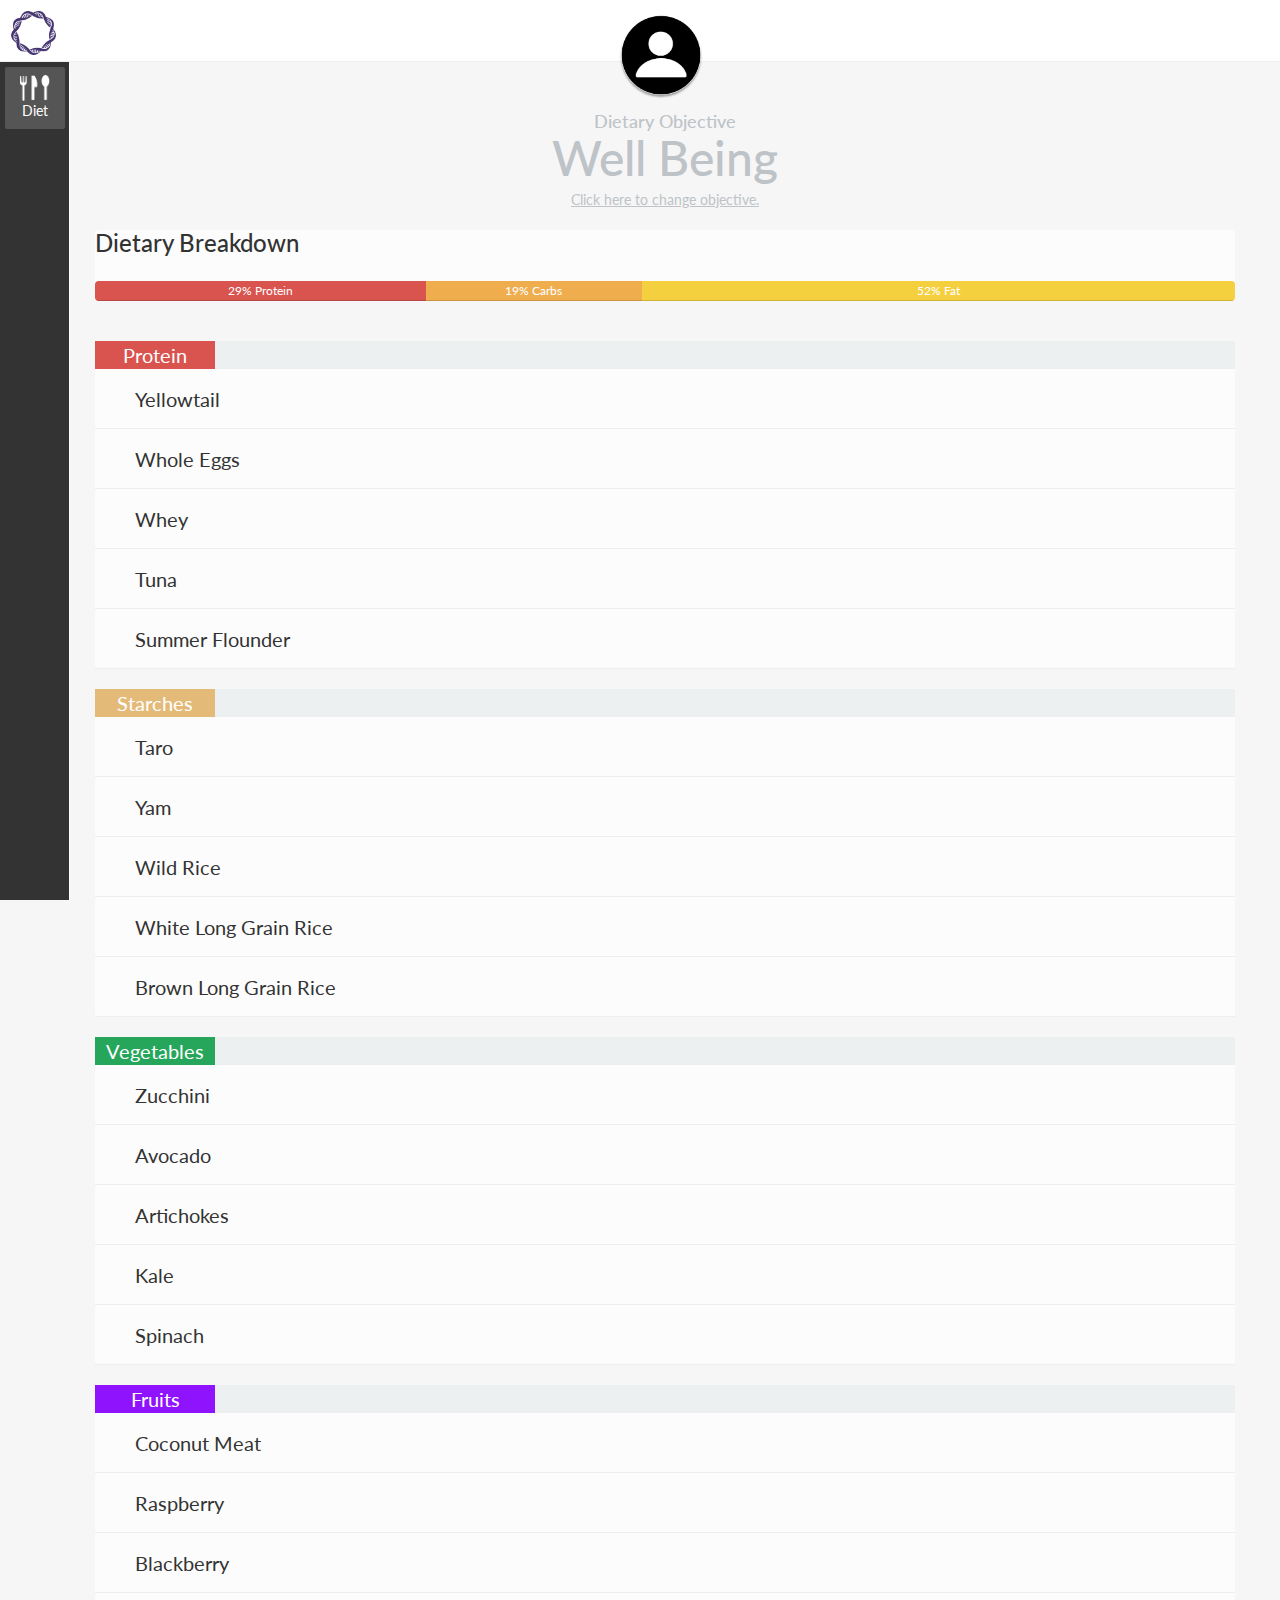
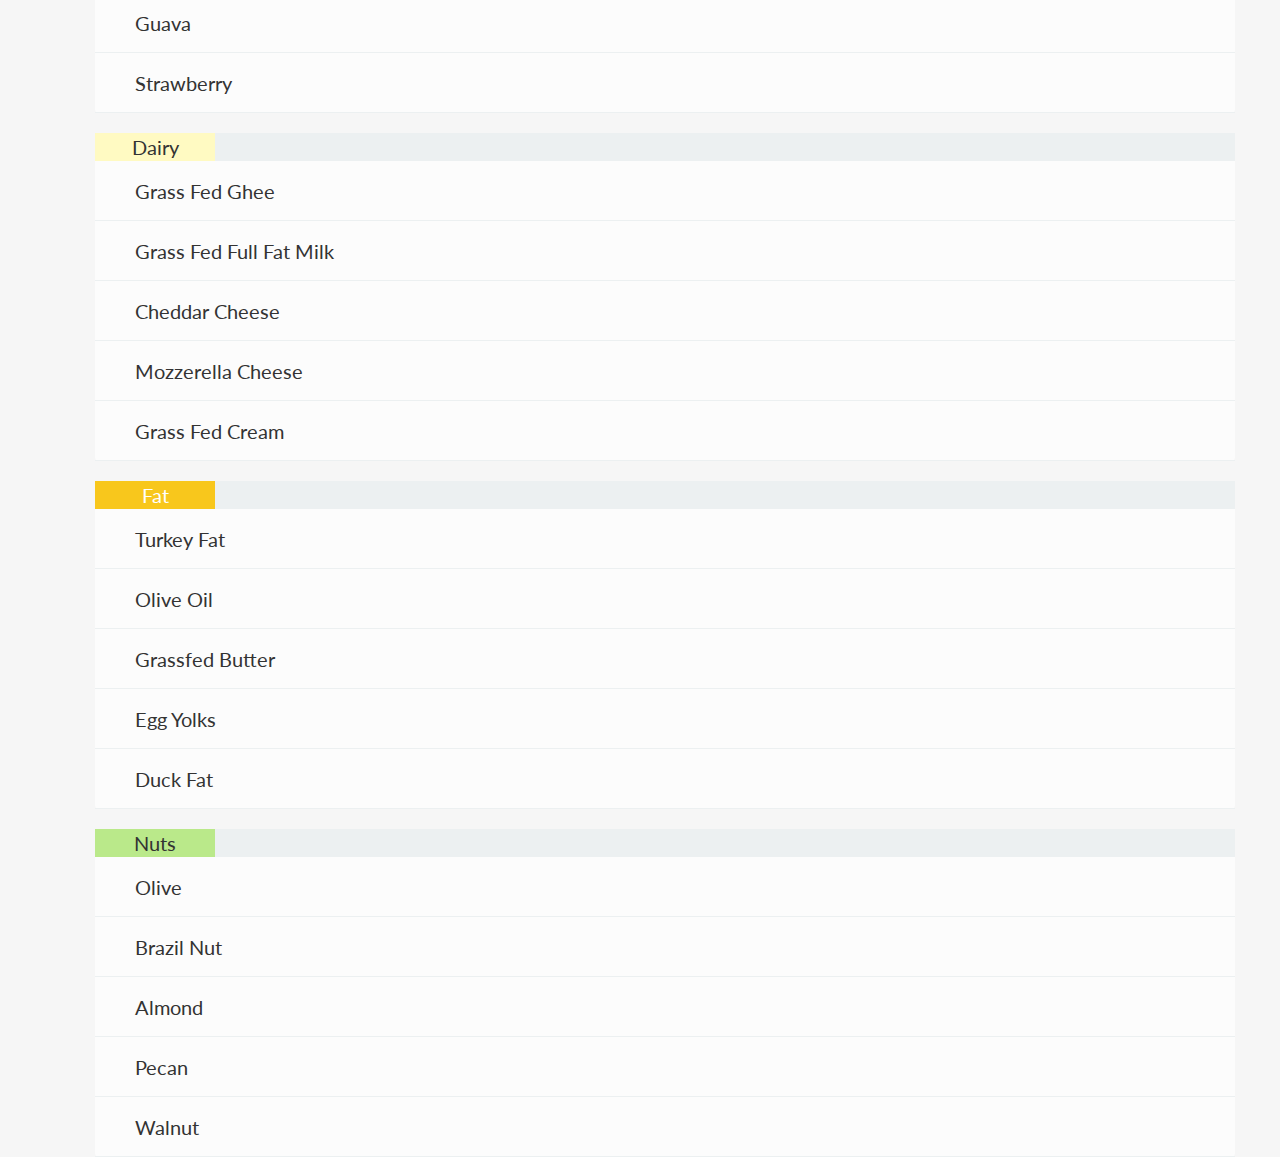
==== gg/index.html @ ba22c944 "adds blank" ====
<!DOCTYPE html>
<html lang="en">
<head>
	<meta charset="UTF-8">
	<meta name="viewport" content="width=device-width, initial-scale=1">
	<title>Gene Guru Dashboard</title>
	<link href='http://fonts.googleapis.com/css?family=Lato:100,300' rel='stylesheet' type='text/css'>
	<LINK href="css/bootstrap.css" rel="stylesheet" type="text/css">
	<LINK href="css/main.css" rel="stylesheet" type="text/css">
</head>
<body>
	<div id="header" class="header-fixed">
		<div class="container-fluid">
			<div class="navbar">
				<img src="images/logo.png" alt="" class="logo"/>
				<img src="images/profile-icon.png" alt="" class="profile-image">
			</div>
		</div>
	</div>
	<aside id="sidebar">
		<div class="sidebar-icon current">
			<img src="images/diet.png" alt="">
			Diet
		</div>
	</aside>
	<div id="diet-content">
		<div class="container-fluid">
			<div id="dietary-objective">
				<h4>Dietary Objective</h4>
				<h1>Well Being</h1>
				<a href="#">Click here to change objective.</a>
			</div>
		</div>
		<div class="container-fluid">
			<div id="breakdown" class="white-bg">
				<h3>Dietary Breakdown</h2>
				<div id="macros">
					<div class="progress">
					  <div class="progress-bar progress-bar-success" style="width: 29%">
					  	29% Protein
					  </div>
					  <div class="progress-bar progress-bar-warning" style="width: 19%">
					    19% Carbs
					  </div>
					  <div class="progress-bar progress-bar-danger" style="width: 52%">
					    52% Fat
					  </div>
					</div>
				</div>
			</div>
		</div>
		<div class="container-fluid">
			<div id="food-list">
				<div id="protein" class="white-bg">
					<div class="gray">
						<div class="title red">Protein</div>
					</div>
					<div class="food-item">
						<span>Yellowtail</span>
					</div>
					<div class="food-item">
						<span>Whole Eggs</span>
					</div>
					<div class="food-item">
						<span>Whey</span>
					</div>
					<div class="food-item">
						<span>Tuna</span>
					</div>
					<div class="food-item">
						<span>Summer Flounder</span>
					</div>
				</div>
				<div id="starches" class="white-bg">
					<div class="gray">
						<div class="title light-brown">Starches</div>
					</div>
					<div class="food-item">
						<span>Taro</span>
					</div>
					<div class="food-item">
						<span>Yam</span>
					</div>
					<div class="food-item">
						<span>Wild Rice</span>
					</div>
					<div class="food-item">
						<span>White Long Grain Rice</span>
					</div>
					<div class="food-item">
						<span>Brown Long Grain Rice</span>
					</div>
				</div>
				<div id="vegetables" class="white-bg">
					<div class="gray">
						<div class="title green">Vegetables</div>
					</div>
					<div class="food-item">
						<span>Zucchini</span>
					</div>
					<div class="food-item">
						<span>Avocado</span>
					</div>
					<div class="food-item">
						<span>Artichokes</span>
					</div>
					<div class="food-item">
						<span>Kale</span>
					</div>
					<div class="food-item">
						<span>Spinach</span>
					</div>
				</div>
				<div id="fruits" class="white-bg">
					<div class="gray">
						<div class="title purple">Fruits</div>
					</div>
					<div class="food-item">
						<span>Coconut Meat</span>
					</div>
					<div class="food-item">
						<span>Raspberry</span>
					</div>
					<div class="food-item">
						<span>Blackberry</span>
					</div>
					<div class="food-item">
						<span>Guava</span>
					</div>
					<div class="food-item">
						<span>Strawberry</span>
					</div>
				</div>
				<div id="dairy" class="white-bg">
					<div class="gray">
						<div class="title off-white">Dairy</div>
					</div>
					<div class="food-item">
						<span>Grass Fed Ghee</span>
					</div>
					<div class="food-item">
						<span>Grass Fed Full Fat Milk</span>
					</div>
					<div class="food-item">
						<span>Cheddar Cheese</span>
					</div>
					<div class="food-item">
						<span>Mozzerella Cheese</span>
					</div>
					<div class="food-item">
						<span>Grass Fed Cream</span>
					</div>
				</div>
				<div id="oils" class="white-bg">
					<div class="gray">
						<div class="title gold">Fat</div>
					</div>
					<div class="food-item">
						<span>Turkey Fat</span>
					</div>
					<div class="food-item">
						<span>Olive Oil</span>
					</div>
					<div class="food-item">
						<span>Grassfed Butter</span>
					</div>
					<div class="food-item">
						<span>Egg Yolks</span>
					</div>
					<div class="food-item">
						<span>Duck Fat</span>
					</div>
				</div>
				<div id="nuts" class="white-bg">
					<div class="gray">
						<div class="title light-green">Nuts</div>
					</div>
					<div class="food-item">
						<span>Olive</span>
					</div>
					<div class="food-item">
						<span>Brazil Nut</span>
					</div>
					<div class="food-item">
						<span>Almond</span>
					</div>
					<div class="food-item">
						<span>Pecan</span>
					</div>
					<div class="food-item">
						<span>Walnut</span>
					</div>
				</div>
			</div>
		</div>
	</div>
<script>
function toggleClass() {
if (el.classList) {
  el.classList.toggle(className);
} else {
    var classes = el.className.split(' ');
    var existingIndex = -1;
    for (var i = classes.length; i--;) {
      if (classes[i] === className)
        existingIndex = i;
    }

    if (existingIndex >= 0)
      classes.splice(existingIndex, 1);
    else
      classes.push(className);

  el.className = classes.join(' ');
}
}
</script>
</body>
</html>
---- gg/css/main.css ----
body {
  font-family: "Lato", "Helvetica Neue", Arial, Sans-Serif;
  background: #f6f6f6;
}
#header {
  height: 62px;
  background: #fff;
  z-index: 999;
  position: absolute;
  width: 100%;
  top: 0;
}
#header .container-fluid {
  padding-left: 0;
  padding-right: 0;
}
#header.header-fixed {
  position: fixed;
}
#header .navbar {
  height: 62px;
  margin-bottom: 0;
  padding-right: 20px;
  background: #fff;
  border-radius: 0;
  border-bottom: 1px solid #ECF0F1;
}
#header .navbar .logo {
  width: 45px;
  margin: 10px;
}
.profile-image {
  border-radius: 1000px;
  width: 80px;
  position: fixed;
  left: 48.5%;
  right: 51.5%;
  top: 15px;
  -webkit-box-shadow: 0 2px 2px rgba(0, 0, 0, .35);
          box-shadow: 0 2px 2px rgba(0, 0, 0, .35);
}
#sidebar {
  width: 70px;
  height: auto;
  position: fixed;
  left: 0;
  bottom: 0;
  top: 62px;
  z-index: 2;
  color: white;
  text-align: center
}
.sidebar-icon {
  margin: auto;
  font-size: 18;
  width: 60px;
  padding: 8px;
  margin-top: 5px;
  border-radius: 2px;
}
.sidebar-icon img {
  margin: auto;
  width: 30px;
  display: block;
}
#sidebar .current {
  background-color: #555;
}
#sidebar:after {
  content: "";
  position: fixed;
  top: 0;
  left: 0;
  bottom: 0;
  width: 70px;
  background: #333;
  border-right: 1px solid #ffffff;
  z-index: -1;
}
#diet-content {
  padding: 62px 0px 0px 70px;
}
#diet-content > .container-fluid {
  margin-left: 10px;
  margin-right: 30px;
}
#dietary-objective {
  text-align: center;
  padding-top: 40px;
  color: #BDC3C7;
}
#dietary-objective h1 {
  margin-top: 0px;
  margin-bottom: 5px;
  font-size: 48px;
}
#dietary-objective h4 {
  margin-bottom: 0px;
}
#dietary-objective a {
  color: #BDC3C7;
  text-decoration: underline;
}
#dietary-objective a:hover {
  color: #663399;
}
.white-bg {
  background-color: #fcfcfc;
  border-radius: 4px;
}
.progress {
  margin-top: 25px;
  height: 20px;
  margin-bottom: 20px;
  overflow: hidden;
  background-color: #f5f5f5;
  border-radius: 4px;
}
.progress-bar {
  float: left;
  width: 0;
  height: 100%;
  font-size: 12px;
  line-height: 20px;
  color: #fff;
  text-align: center;
  background-color: #428bca;
}
.progress.active .progress-bar {
  -webkit-animation: progress-bar-stripes 2s linear infinite;
          animation: progress-bar-stripes 2s linear infinite;
}
.progress-bar-success {
  background-color: #d9534f;
}
.progress-bar-info {
  background-color: #d9534f;
}
.progress-bar-warning {
  background-color: #f0ad4e;
}
.progress-bar-danger {
  background-color: #F4D03F;
}
.sr-only {
  position: absolute;
  width: 1px;
  height: 1px;
  margin: -1px;
  padding: 0;
  overflow: hidden;
  clip: rect(0,0,0,0);
  border: 0;
}
.title {
  height: 28px;
  width: 120px;
  font-size: 20px;
  text-align: center;
}
.red {
  background-color: #d9534f;
  color: #fff;
}
.gray {
  background-color: #ECF0F1;
  color: #fff;
}
.green {
  background-color: #26A65B;
}
.light-brown {
  background-color: #E4BA79;
  color: white;
}
.gold {
  background-color: #F8C71C;
  color: white;
}
.light-green {
  background-color: #BAE98A;
  color: #333;
}
.purple {
  background-color: #9013FE;
  color: #fff;
}
.off-white {
  background-color: #FFFAC2;
  color: #333;
}
#food-list > div {
  margin-top: 20px;
}
.food-item {
  height: 60px;
  border-bottom: 1px solid #ECF0F1;
}
.food-item span {
  font-size: 20px;
  margin-left: 40px;
  line-height: 60px;
  display:inline-block; 
  vertical-align:middle
}
@media only screen and (max-width: 480px){
  #diet-content > .container-fluid {
  margin-left: 0px;
  margin-right: 0px;}

  .food-item span {
  font-size: 20px;
  margin-left: 10px;
  line-height: 60px;
  display:inline-block; 
  vertical-align:middle
}
}
}
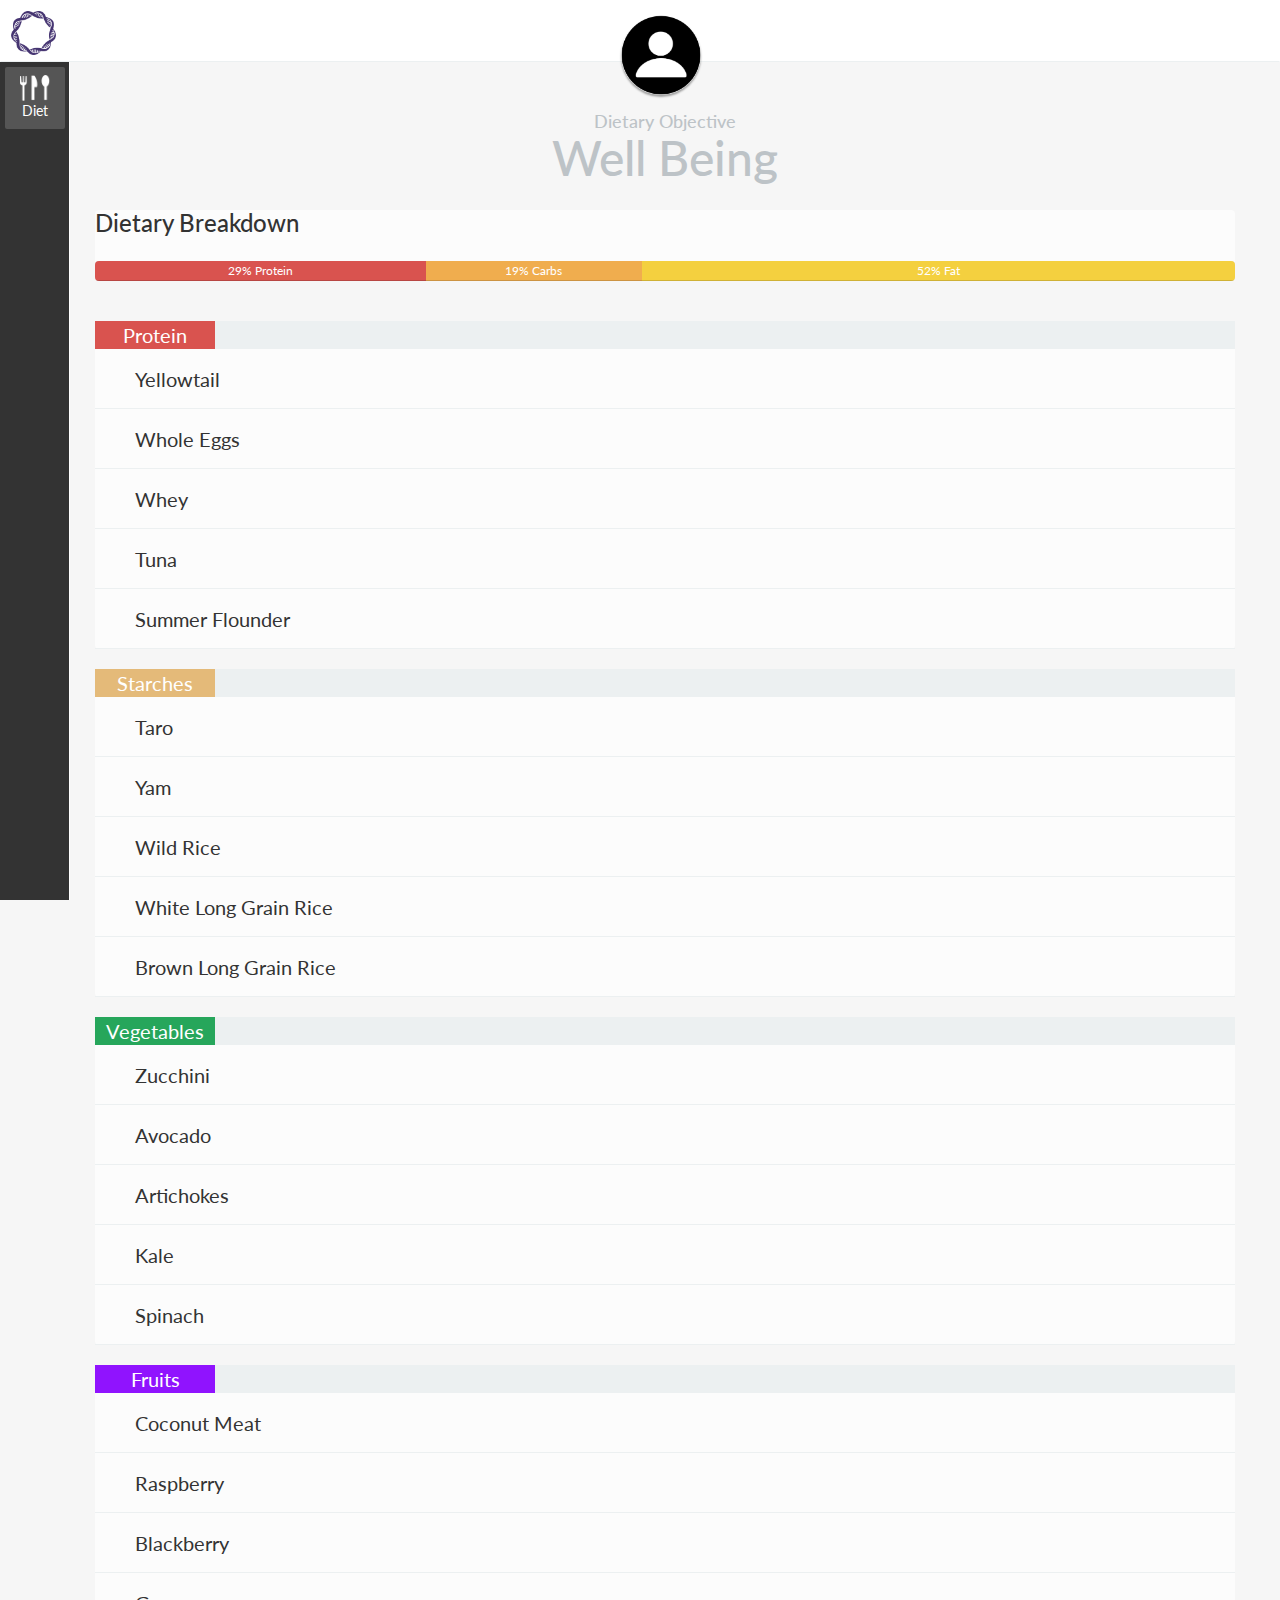
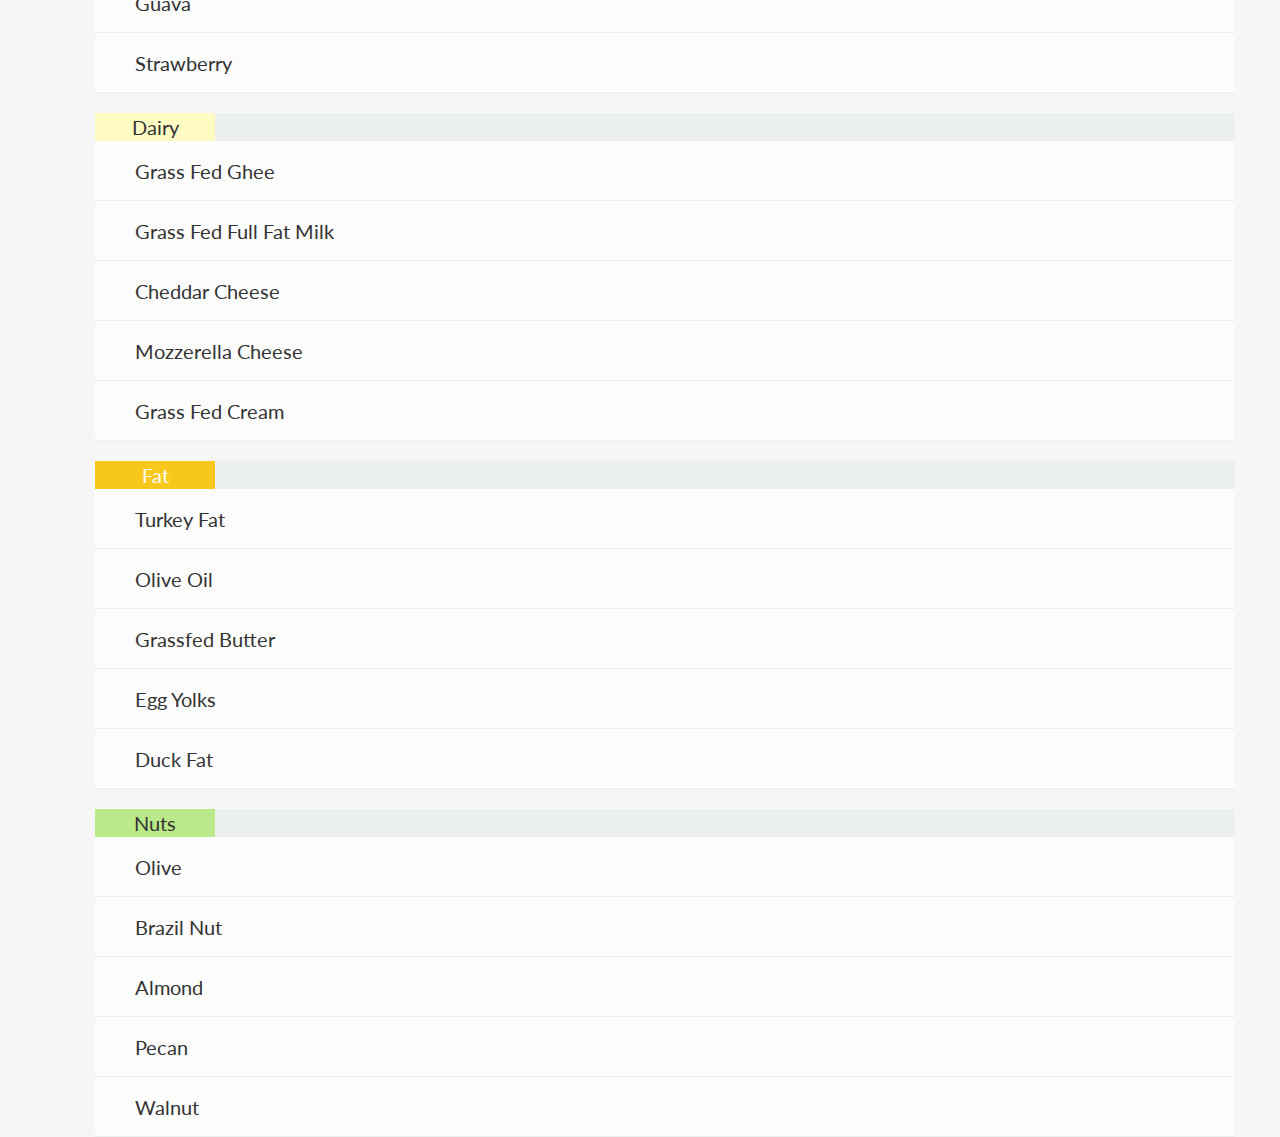
==== commit 0a916868: "committing" ====
--- a/gg/index.html
+++ b/gg/index.html
@@ -28,7 +28,6 @@
 			<div id="dietary-objective">
 				<h4>Dietary Objective</h4>
 				<h1>Well Being</h1>
-				<a href="#">Click here to change objective.</a>
 			</div>
 		</div>
 		<div class="container-fluid">
@@ -194,26 +193,5 @@
 			</div>
 		</div>
 	</div>
-<script>
-function toggleClass() {
-if (el.classList) {
-  el.classList.toggle(className);
-} else {
-    var classes = el.className.split(' ');
-    var existingIndex = -1;
-    for (var i = classes.length; i--;) {
-      if (classes[i] === className)
-        existingIndex = i;
-    }
-
-    if (existingIndex >= 0)
-      classes.splice(existingIndex, 1);
-    else
-      classes.push(className);
-
-  el.className = classes.join(' ');
-}
-}
-</script>
 </body>
 </html>